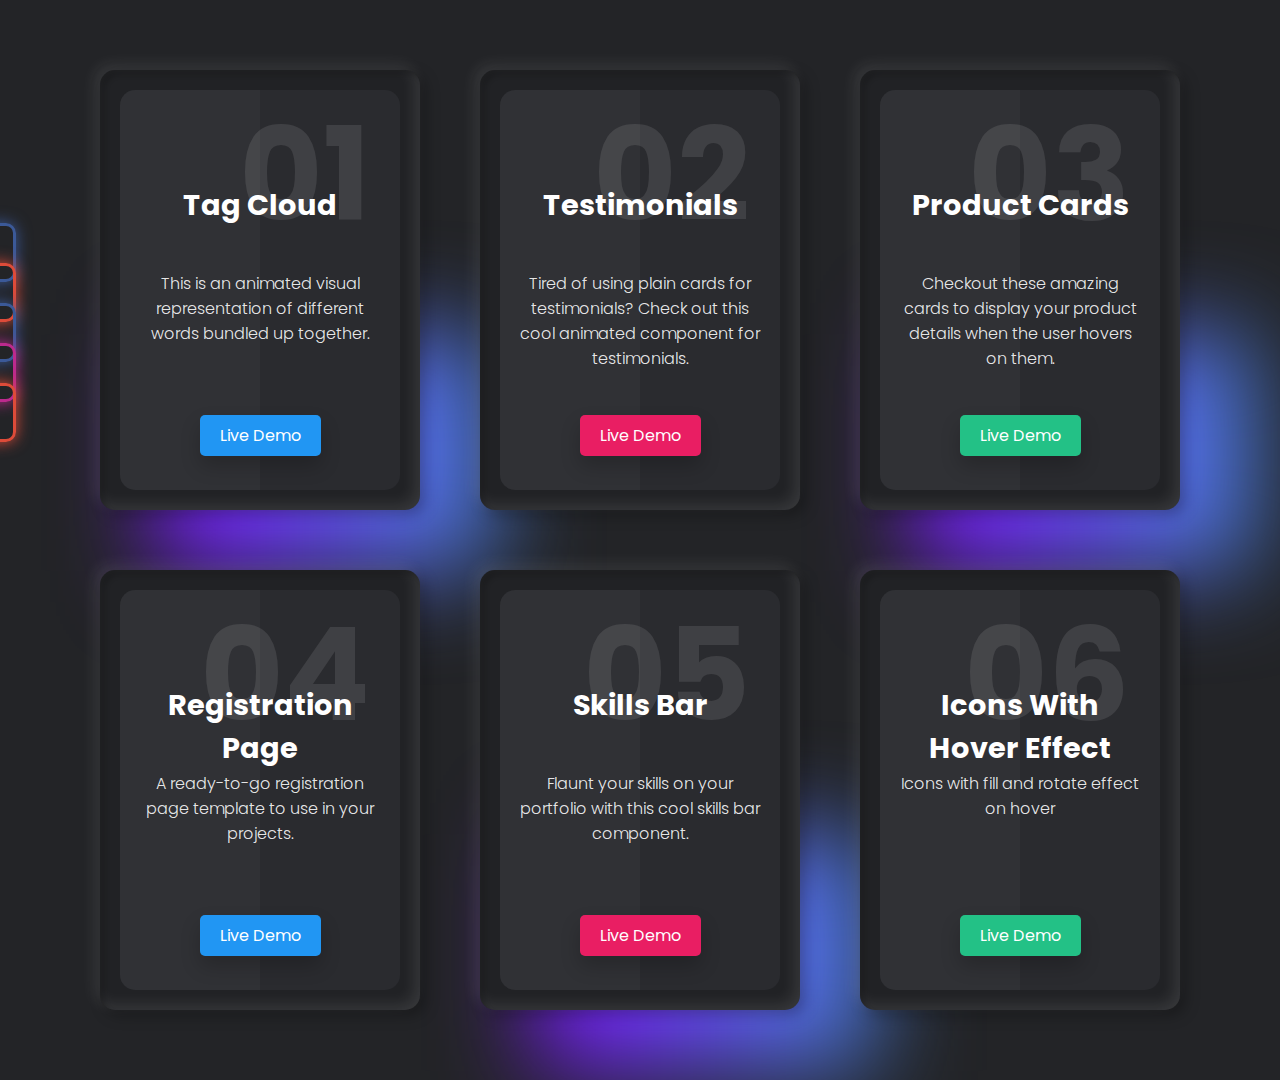
==== index.html @ c77be8c0 "final" ====
<!DOCTYPE html>

<html>
  <head>
    <meta charset="utf-8" />
    <meta http-equiv="X-UA-Compatible" content="IE=edge" />
    <title>Animate 🚀</title>
    <meta name="description" content="" />
    <meta name="viewport" content="width=device-width, initial-scale=1" />
    <link rel="stylesheet" type="text/css" href="main.css" />
    <link
      href="https://cdn.jsdelivr.net/npm/bootstrap@5.1.3/dist/css/bootstrap.min.css"
      rel="stylesheet"
      integrity="sha384-1BmE4kWBq78iYhFldvKuhfTAU6auU8tT94WrHftjDbrCEXSU1oBoqyl2QvZ6jIW3"
      crossorigin="anonymous"
    />

    <link
      rel="stylesheet"
      href="https://use.fontawesome.com/releases/v5.15.4/css/all.css"
      integrity="sha384-DyZ88mC6Up2uqS4h/KRgHuoeGwBcD4Ng9SiP4dIRy0EXTlnuz47vAwmeGwVChigm"
      crossorigin="anonymous"
    />
  </head>

  <body>
    <!-- social media icons -->
    <div class="social_media_div">
      <ul class="icons_list">
        <li>
          <a
            href="https://www.linkedin.com/company/pccoe-acm-student-chapter"
            target="_blank"
            ><i class="fab fa-linkedin-in fs-4" id="linkedin"></i
          ></a>
        </li>
        <li>
          <a
            href="https://www.youtube.com/channel/UCY5ikWq8yG6bSS1W322M9iw"
            target="_blank"
            ><i class="fab fa-youtube fs-5" id="youtube"></i
          ></a>
        </li>

        <li>
          <a href="https://twitter.com/pccoeacm?s=09" target="_blank"
            ><i class="fab fa-twitter fs-5" id="twitter"></i
          ></a>
        </li>
        <li>
          <a href="https://www.instagram.com/pccoeacm/" target="_blank"
            ><i class="fab fa-instagram fs-4" id="instagram"></i
          ></a>
        </li>
        <li>
          <a href="mailto:acm@pccoepune.org" target="_blank"
            ><i class="far fa-envelope fs-5" id="gmail"></i
          ></a>
        </li>
      </ul>
    </div>

    <div class="container">
      <!-- Add your cards below -->

      <!-- Tag Cloud -->
      <div class="card">
        <div class="box">
          <div class="content">
            <h2>01</h2>
            <h3>Tag Cloud</h3>
            <p>
              This is an animated visual representation of different words
              bundled up together.
            </p>

            <a
              href="/AnimatedTagCloud/animated_tag_cloud.html"
              target="_blank"
              >Live Demo</a
            >
          </div>
        </div>
        <div class="glow"></div>
      </div>

      <!-- Testinomials -->
      <div class="card">
        <div class="box">
          <div class="content">
            <h2>02</h2>
            <h3>Testimonials</h3>
            <p>
              Tired of using plain cards for testimonials? Check out this cool
              animated component for testimonials.
            </p>
            <a
              href="/Testimonials/test.html"
              target="_blank"
              >Live Demo</a
            >
          </div>
        </div>
      </div>

      <!-- Product Cards -->
      <div class="card">
        <div class="box">
          <div class="content">
            <h2>03</h2>
            <h3>Product Cards</h3>
            <p>
              Checkout these amazing cards to display your product details when
              the user hovers on them.
            </p>
            <a
              href="/Product_Cards/Product.html"
              target="_blank"
              >Live Demo</a
            >
          </div>
        </div>
        <div class="glow"></div>
      </div>

      <!-- Registration Page -->
      <div class="card">
        <div class="box">
          <div class="content">
            <h2>04</h2>
            <h3>Registration Page</h3>
            <p>
              A ready-to-go registration page template to use in your projects.
            </p>
            <a
              href="/Registration/Registration.html"
              target="_blank"
              >Live Demo</a
            >
          </div>
        </div>
      </div>

      <!-- Skills bar  -->
      <div class="card">
        <div class="box">
          <div class="content">
            <h2>05</h2>
            <h3>Skills Bar</h3>
            <p>
              Flaunt your skills on your portfolio with this cool skills bar
              component.
            </p>
            <a
              href="/Skills Bar/skillsbar.html"
              target="_blank"
              >Live Demo</a
            >
          </div>
        </div>
        <div class="glow"></div>
      </div>

      <!--Hover Icons-->
      <div class="card">
        <div class="box">
          <div class="content">
            <h2>06</h2>
            <h3>Icons with Hover effect</h3>
            <p>Icons with fill and rotate effect on hover</p>
            <a
              href="/Hover Icons/hover.html"
              target="_blank"
              >Live Demo</a
            >
          </div>
        </div>
      </div>

      <!-- Add your code above this line -->
    </div>

    <script
      src="https://cdn.jsdelivr.net/npm/bootstrap@5.1.3/dist/js/bootstrap.bundle.min.js"
      integrity="sha384-ka7Sk0Gln4gmtz2MlQnikT1wXgYsOg+OMhuP+IlRH9sENBO0LRn5q+8nbTov4+1p"
      crossorigin="anonymous"
    ></script>
  </body>
</html>
---- main.css ----
@import url("https://fonts.googleapis.com/css2?family=Poppins:wght@300;400;500;700;800&display=swap");

* {
  margin: 0;
  padding: 0;
  box-sizing: border-box;
  font-family: "Poppins", sans-serif;
}

body {
  display: flex;
  justify-content: center;
  align-items: center;
  flex-wrap: wrap;
  min-height: 100vh;
  background: #232427 !important;
}

/* social media icons */
.social_media_div {
  position: fixed;
  left: -2%;
  top: 25%;
}

.social_media_div li {
  list-style: none;
  margin: 15px 0px;
}

.social_media_div li a i {
  text-decoration: none;
  padding: 15px 18px;
  color: #fff;
  font-size: 16px;
  border-radius: 10px;
  font-weight: bold;
  -webkit-transition: all 0.4s;
  -moz-transition: all 0.4s;
  -o-transition: all 0.4s;
  -ms-transition: all 0.4s;
  transition: all 0.4s;
}

#youtube {
  border: 3px solid #dd4b39;
  box-shadow: 0 0 15px #dd4b39;
  transition: all 1s ease;
}

#gmail {
  border: 3px solid #dd4b39;
  box-shadow: 0 0 15px #dd4b39;
  transition: all 1s ease;
}

#linkedin {
  border: 3px solid #3b5998;
  box-shadow: 0 0 15px #3b5998;
  text-shadow: 0 0 15px #3b5998;
  transition: all 1s ease;
}

#twitter {
  border: 3px solid #3b5998;
  box-shadow: 0 0 15px #3b5998;
  text-shadow: 0 0 15px #3b5998;
  transition: all 1s ease;
}

#instagram {
  border: 3px solid #bc2a8d;
  box-shadow: 0 0 15px #bc2a8d;
  transition: all 1s ease;
}

.social_media_div li a:hover i {
  -moz-transform: rotate(360deg);
  -webkit-transform: rotate(360deg);
  -ms--transform: rotate(360deg);
  transform: rotate(360deg);
  -webkit-transition: all 0.4s;
  -moz-transition: all 0.4s;
  -o-transition: all 0.4s;
  -ms-transition: all 0.4s;
  transition: all 0.4s;
}

/* Component Cards */

body .container {
  display: flex;
  justify-content: center;
  align-items: center;
  flex-wrap: wrap;
  max-width: 1200px;
  margin: 40px 0;
}

body .container .card {
  position: relative;
  min-width: 320px;
  height: 440px;
  box-shadow: inset 5px 5px 5px rgba(0, 0, 0, 0.2),
    inset -5px -5px 15px rgba(255, 255, 255, 0.1),
    5px 5px 15px rgba(0, 0, 0, 0.3), -5px -5px 15px rgba(255, 255, 255, 0.1) !important;
  border-radius: 15px;
  margin: 30px;
  transition: 0.5s;
  background-color: #212225;
}

body .container .card:nth-child(3n + 1) .box .content a {
  background: #2196f3;
}

body .container .card:nth-child(3n + 2) .box .content a {
  background: #e91e63;
}

body .container .card:nth-child(3n + 0) .box .content a {
  background: #23c186;
}

body .container .card .box {
  position: absolute;
  top: 20px;
  left: 20px;
  right: 20px;
  bottom: 20px;
  background: #2a2b2f !important;
  border-radius: 15px;
  display: flex;
  justify-content: center;
  align-items: center;
  overflow: hidden;
  transition: 0.5s;
}

body .container .card .box:hover {
  transform: translateY(-50px);
}

body .container .card .box:before {
  content: "";
  position: absolute;
  top: 0;
  left: 0;
  width: 50%;
  height: 100%;
  background: rgba(255, 255, 255, 0.03) !important;
}

body .container .card .box .content {
  padding: 80px 20px 20px 20px;
  text-align: center;
}

body .container .card .box .content h2 {
  position: absolute;
  top: -10px;
  right: 30px;
  font-size: 8rem;
  color: rgba(255, 255, 255, 0.1);
}

body .container .card .box .content h3 {
  font-size: 1.8rem;
  color: #fff;
  z-index: 1;
  transition: 0.5s;
  margin-bottom: 15px;
  height: 4.5rem;
}

body .container .card .box .content p {
  font-size: 1rem;
  font-weight: 300;
  color: rgba(255, 255, 255, 0.9);
  z-index: 1;
  transition: 0.5s;
  height: 9rem;
  padding-bottom: 0;
  margin-bottom: 0;
}

body .container .card .box .content a {
  position: relative;
  display: inline-block;
  padding: 8px 20px;
  background: black;
  border-radius: 5px;
  text-decoration: none;
  color: white;
  box-shadow: 0 10px 20px rgba(0, 0, 0, 0.2);
  transition: 0.5s;
}

body .container .card .box .content a:hover {
  box-shadow: 0 10px 20px rgba(0, 0, 0, 0.6);
  background: #fff;
  color: #000;
}

.content h3 {
  text-transform: capitalize;
}

/* glow */

.glow {
  position: absolute;
  top: 25vh;
  left: 0;
  right: 0;
  z-index: -1;
  height: 35vh;
  width: 35vw;
  margin: 0 auto;
  transform: scale(0.75);
  -moz-filter: blur(5vw);
  filter: blur(5vw);
  background: #0fffc1;
  background: linear-gradient(270deg, #0fffc1, #7e0fff);
  background-size: 200%, 200%;
}
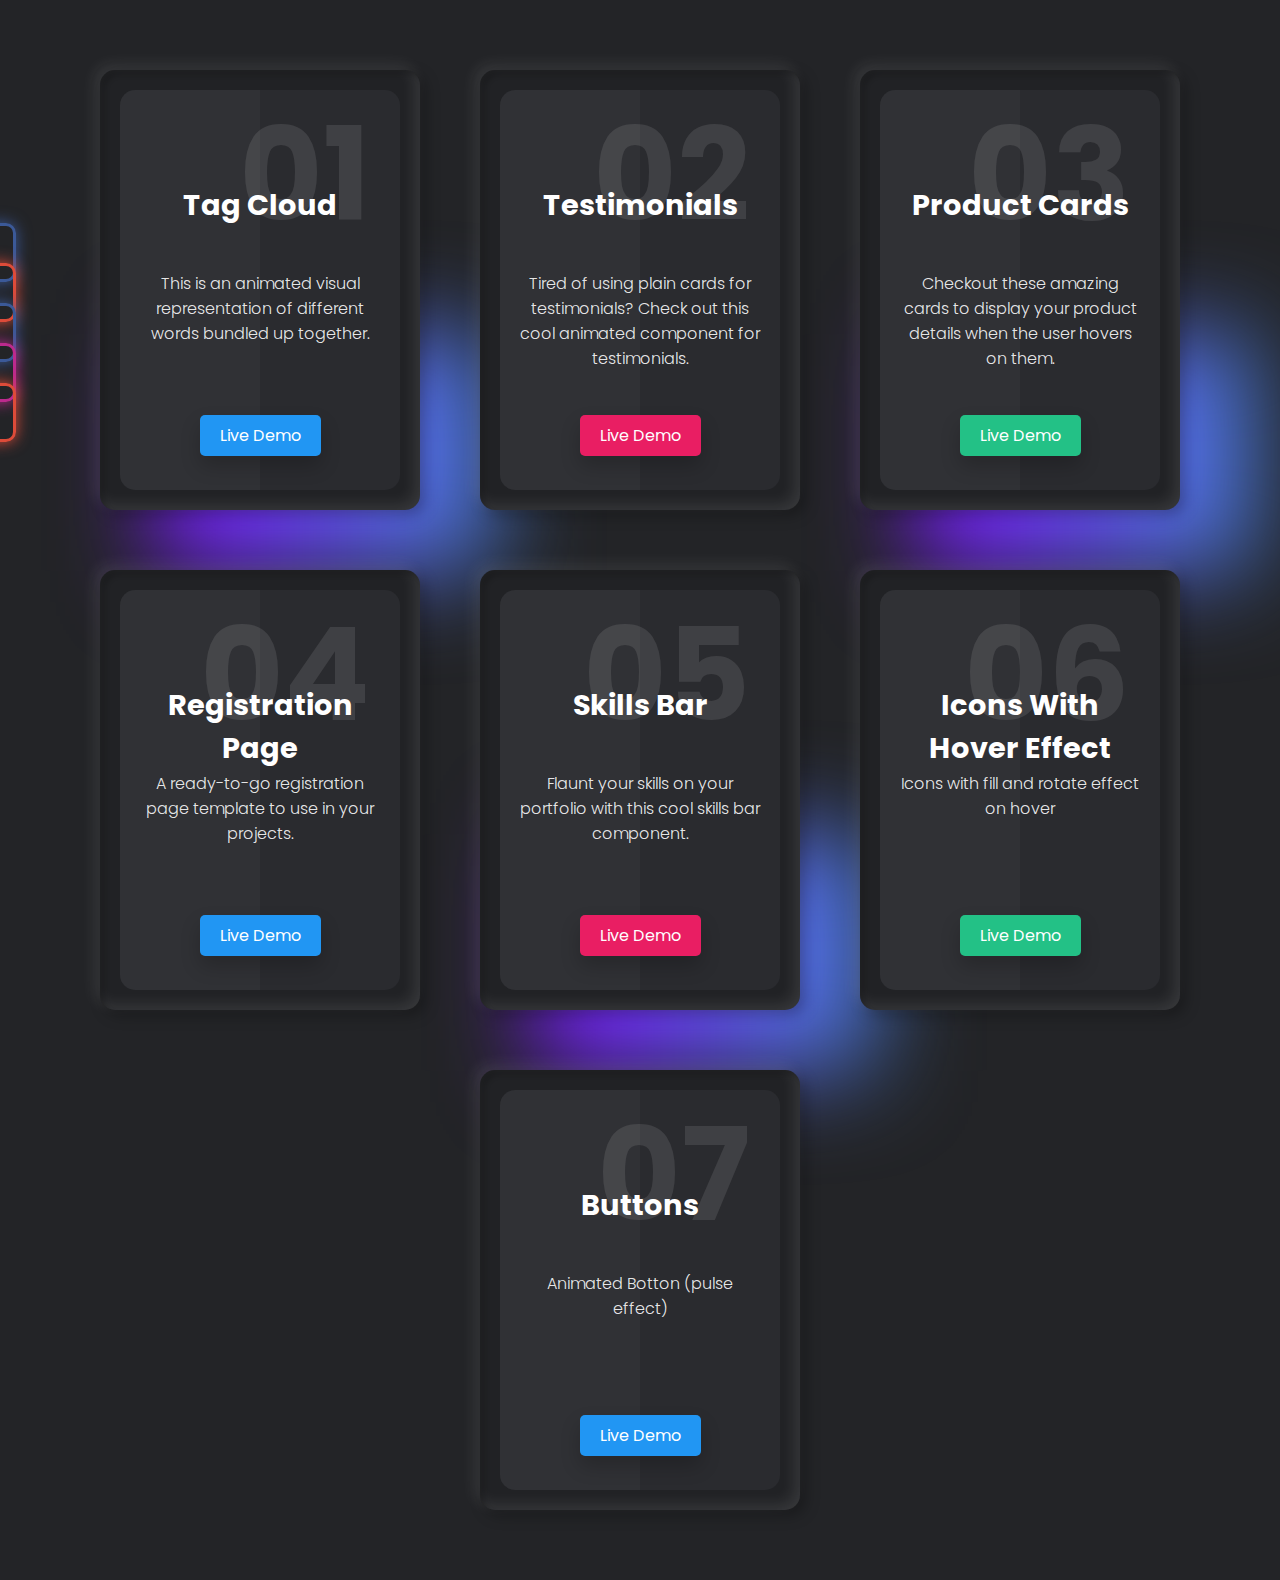
==== commit 74d5d927: "added animated button" ====
--- a/index.html
+++ b/index.html
@@ -74,9 +74,7 @@
               bundled up together.
             </p>
 
-            <a
-              href="/AnimatedTagCloud/animated_tag_cloud.html"
-              target="_blank"
+            <a href="./AnimatedTagCloud/animated_tag_cloud.html" target="_blank"
               >Live Demo</a
             >
           </div>
@@ -94,11 +92,7 @@
               Tired of using plain cards for testimonials? Check out this cool
               animated component for testimonials.
             </p>
-            <a
-              href="/Testimonials/test.html"
-              target="_blank"
-              >Live Demo</a
-            >
+            <a href="./Testimonials/test.html" target="_blank">Live Demo</a>
           </div>
         </div>
       </div>
@@ -113,11 +107,7 @@
               Checkout these amazing cards to display your product details when
               the user hovers on them.
             </p>
-            <a
-              href="/Product_Cards/Product.html"
-              target="_blank"
-              >Live Demo</a
-            >
+            <a href="./Product_Cards/Product.html" target="_blank">Live Demo</a>
           </div>
         </div>
         <div class="glow"></div>
@@ -132,9 +122,7 @@
             <p>
               A ready-to-go registration page template to use in your projects.
             </p>
-            <a
-              href="/Registration/Registration.html"
-              target="_blank"
+            <a href="./Registration/Registration.html" target="_blank"
               >Live Demo</a
             >
           </div>
@@ -151,11 +139,7 @@
               Flaunt your skills on your portfolio with this cool skills bar
               component.
             </p>
-            <a
-              href="/Skills Bar/skillsbar.html"
-              target="_blank"
-              >Live Demo</a
-            >
+            <a href="./Skills_Bar/skillsbar.html" target="_blank">Live Demo</a>
           </div>
         </div>
         <div class="glow"></div>
@@ -168,15 +152,27 @@
             <h2>06</h2>
             <h3>Icons with Hover effect</h3>
             <p>Icons with fill and rotate effect on hover</p>
-            <a
-              href="/Hover Icons/hover.html"
-              target="_blank"
-              >Live Demo</a
-            >
+            <a href="./Hover_Icons/hover.html" target="_blank">Live Demo</a>
           </div>
         </div>
       </div>
+<!--     Sample Component (Replace the name with your component name  -->
 
+<div class="card">
+  <div class="box">
+    <div class="content">
+      <h2>07</h2>
+      <h3>buttons</h3>
+      <p>
+        Animated Botton (pulse effect) 
+      </p>
+      <a
+        href="button/satyam01mirgane/button.html"
+        target="_blank"
+        >Live Demo</a>
+    </div>
+  </div>
+</div>
       <!-- Add your code above this line -->
     </div>
 
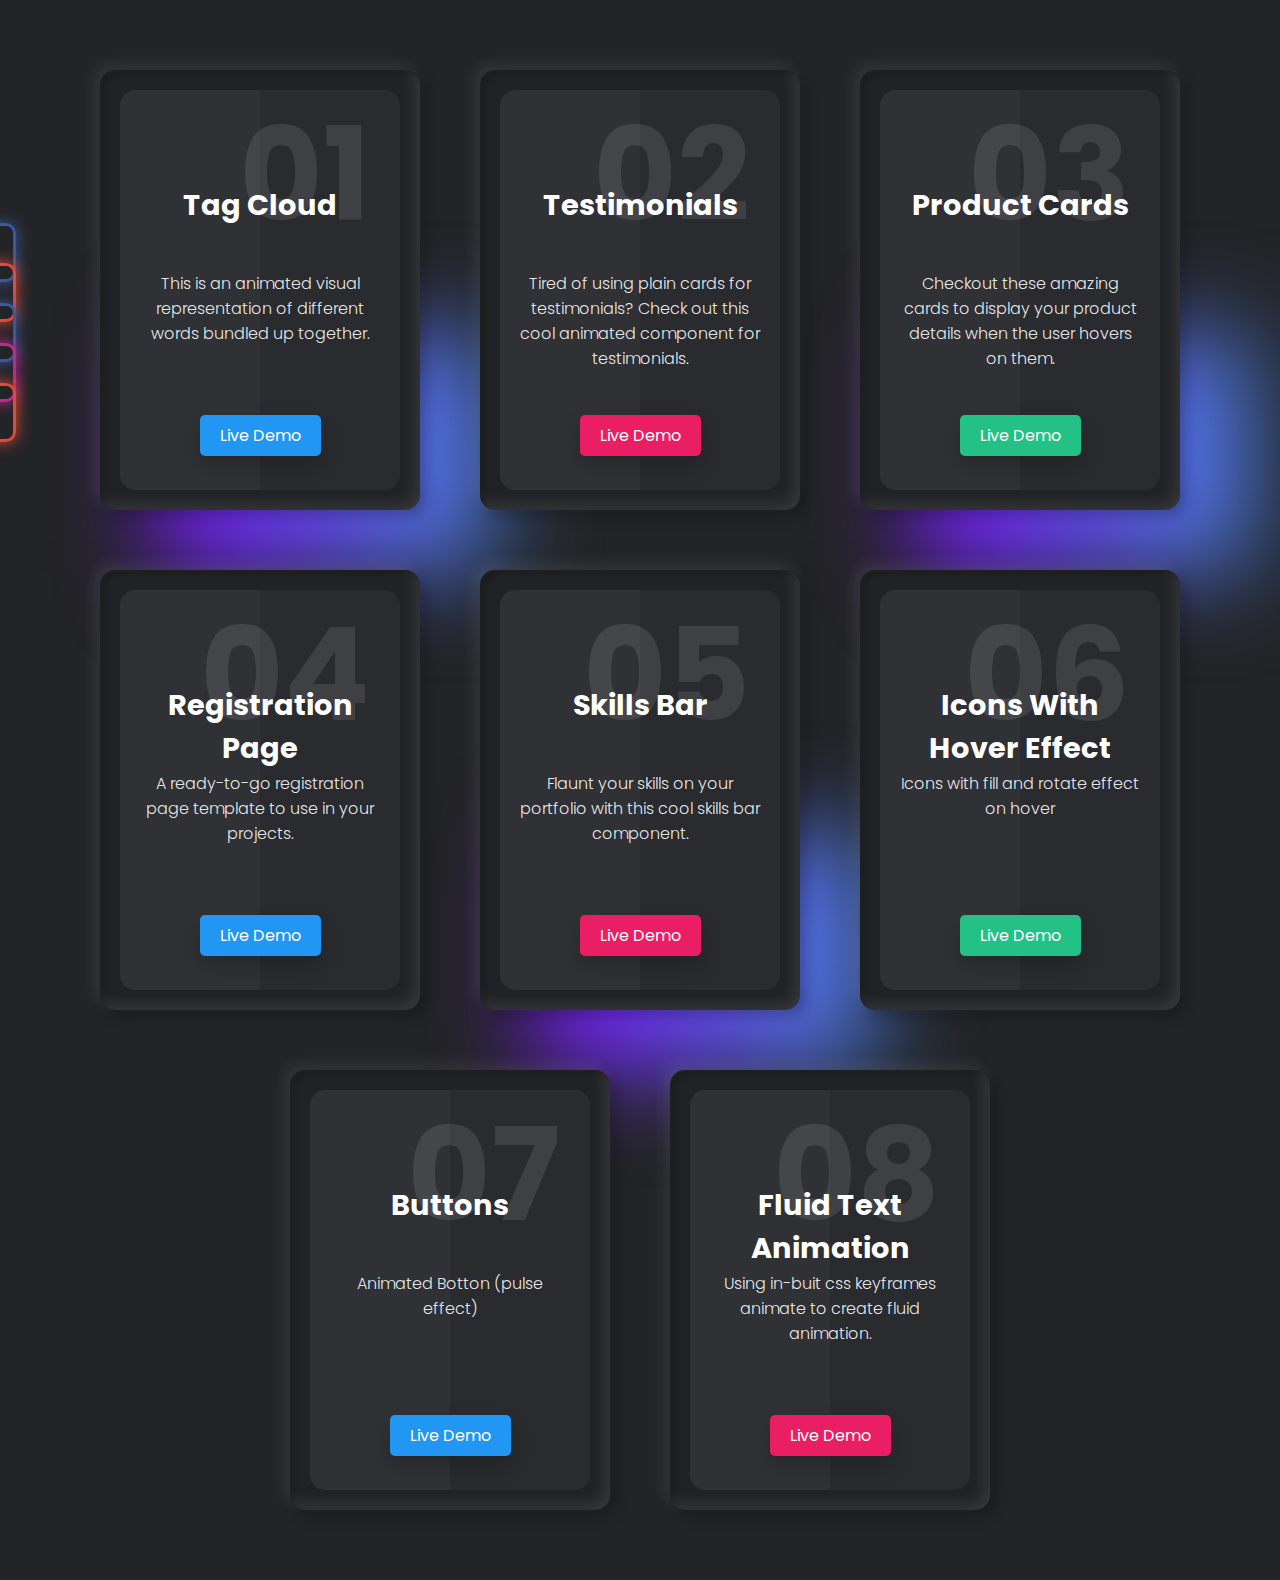
==== commit 4fdbc05d: "adding new component" ====
--- a/index.html
+++ b/index.html
@@ -173,6 +173,23 @@
     </div>
   </div>
 </div>
+
+    <!--  Text animate  -->
+    <div class="card">
+      <div class="box">
+        <div class="content">
+          <h2>08</h2>
+          <h3>Fluid Text Animation</h3>
+          <p>
+            Using in-buit css keyframes animate to create fluid animation.
+          </p>
+          <a
+            href="/Textanimate/textanimate.html"
+            target="_blank"
+            >Live Demo</a>
+        </div>
+      </div>
+    </div>
       <!-- Add your code above this line -->
     </div>
 
